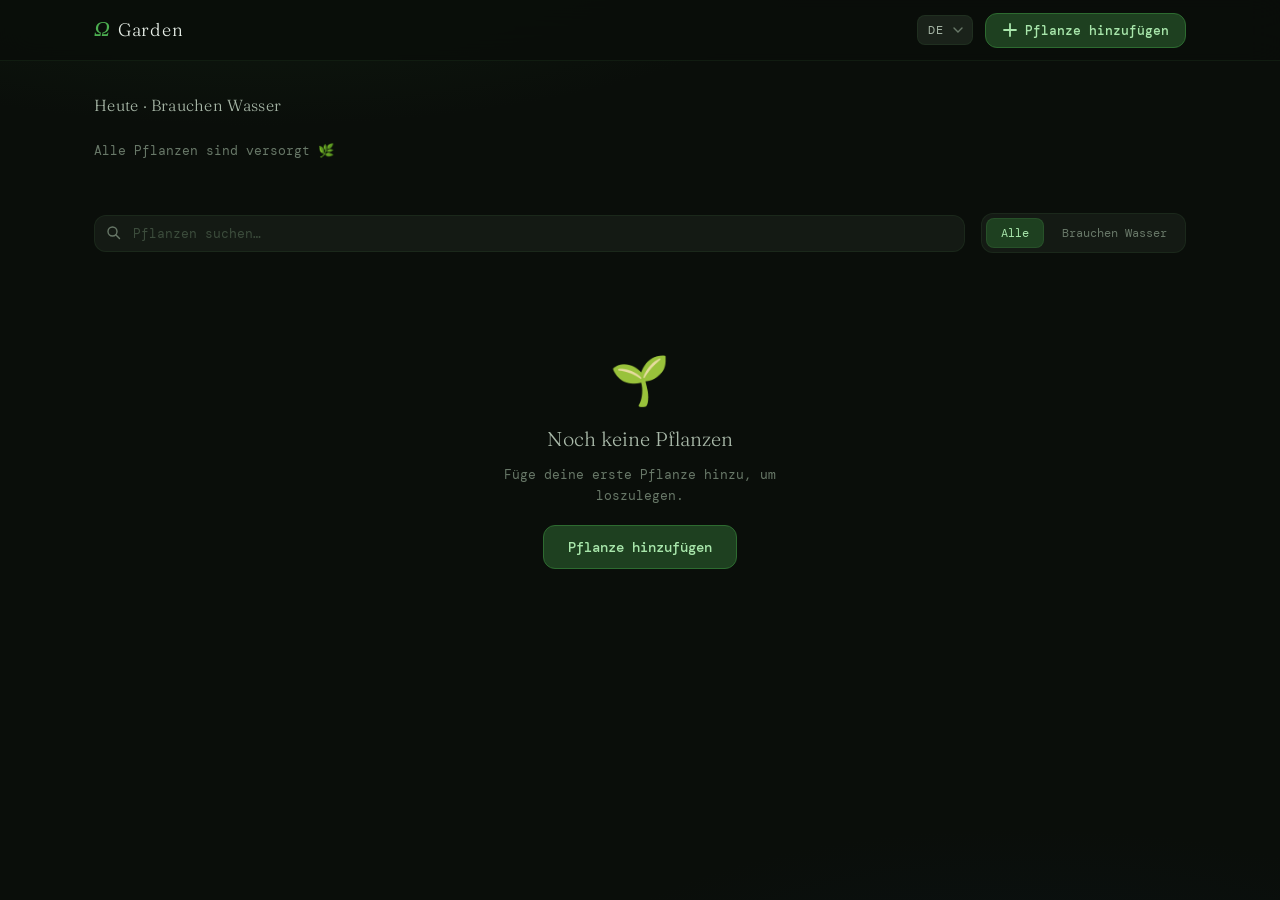
==== index.html @ 6926f192 "Add files via upload improved error handling" ====
<!DOCTYPE html>
<html lang="de">
<head>
  <meta charset="UTF-8" />
  <meta name="viewport" content="width=device-width, initial-scale=1.0" />
  <title>Omega Garden</title>
  <link rel="preconnect" href="https://fonts.googleapis.com" />
  <link href="https://fonts.googleapis.com/css2?family=DM+Mono:wght@300;400;500&family=Fraunces:ital,opsz,wght@0,9..144,300;0,9..144,500;1,9..144,300&display=swap" rel="stylesheet" />
  <link rel="stylesheet" href="style.css" />
</head>
<body>

  <!-- ═══════════════════════════════════════ HEADER ═══ -->
  <header class="header">
    <div class="header-inner">
      <div class="logo">
        <span class="logo-omega">Ω</span>
        <span class="logo-name">Garden</span>
      </div>

      <div class="header-actions">
        <div class="lang-switcher">
          <select id="lang-select" aria-label="Language">
            <option value="de">DE</option>
            <option value="en">EN</option>
            <option value="fr">FR</option>
            <option value="es">ES</option>
            <option value="pt">PT</option>
            <option value="it">IT</option>
            <option value="nl">NL</option>
            <option value="pl">PL</option>
            <option value="ja">JA</option>
            <option value="zh">ZH</option>
          </select>
        </div>
        <button class="btn-add" id="btn-open-modal" aria-label="Pflanze hinzufügen">
          <svg width="16" height="16" viewBox="0 0 16 16" fill="none" aria-hidden="true">
            <path d="M8 2v12M2 8h12" stroke="currentColor" stroke-width="1.8" stroke-linecap="round"/>
          </svg>
          <span data-i18n="add">Pflanze hinzufügen</span>
        </button>
      </div>
    </div>
  </header>

  <!-- ═══════════════════════════════════════ MAIN ══════ -->
  <main class="main">

    <!-- TODAY SECTION -->
    <section class="today-section" id="today-section">
      <div class="section-header">
        <h2 class="section-title" data-i18n="today">Heute · Brauchen Wasser</h2>
        <span class="today-count" id="today-count">0</span>
      </div>
      <div class="today-strip" id="today-strip">
        <p class="empty-today" data-i18n="noWater">Alle Pflanzen sind versorgt 🌿</p>
      </div>
    </section>

    <!-- SEARCH + FILTER -->
    <div class="toolbar">
      <div class="search-wrap">
        <svg class="search-icon" width="16" height="16" viewBox="0 0 16 16" fill="none" aria-hidden="true">
          <circle cx="6.5" cy="6.5" r="4.5" stroke="currentColor" stroke-width="1.4"/>
          <path d="M10 10l3.5 3.5" stroke="currentColor" stroke-width="1.4" stroke-linecap="round"/>
        </svg>
        <input type="search" id="search-input" class="search-input" placeholder="Pflanzen suchen…" data-i18n-placeholder="searchPlants" />
      </div>
      <div class="filter-tabs">
        <button class="filter-tab active" data-filter="all" data-i18n="all">Alle</button>
        <button class="filter-tab" data-filter="today" data-i18n="needsWater">Brauchen Wasser</button>
      </div>
    </div>

    <!-- PLANT GRID -->
    <div class="plant-grid" id="plant-grid">
      <!-- Cards injected by JS -->
    </div>

    <!-- EMPTY STATE -->
    <div class="empty-state" id="empty-state" hidden>
      <div class="empty-icon">🌱</div>
      <p class="empty-title" data-i18n="emptyTitle">Noch keine Pflanzen</p>
      <p class="empty-sub" data-i18n="emptySub">Füge deine erste Pflanze hinzu, um loszulegen.</p>
      <button class="btn-add btn-add--lg" id="btn-empty-add" data-i18n="add">Pflanze hinzufügen</button>
    </div>

  </main>

  <!-- ════════════════════════════ ADD PLANT MODAL ═══════ -->
  <div class="modal-backdrop" id="modal-backdrop" hidden aria-modal="true" role="dialog" aria-labelledby="modal-title">
    <div class="modal">
      <div class="modal-header">
        <h2 class="modal-title" id="modal-title" data-i18n="addPlant">Pflanze hinzufügen</h2>
        <button class="modal-close" id="btn-close-modal" aria-label="Schließen">
          <svg width="18" height="18" viewBox="0 0 18 18" fill="none" aria-hidden="true">
            <path d="M4 4l10 10M14 4L4 14" stroke="currentColor" stroke-width="1.6" stroke-linecap="round"/>
          </svg>
        </button>
      </div>

      <!-- Step indicator -->
      <div class="steps" id="step-indicator">
        <div class="step active" data-step="1">
          <span class="step-num">1</span>
          <span class="step-label" data-i18n="stepSearch">Suchen</span>
        </div>
        <div class="step-line"></div>
        <div class="step" data-step="2">
          <span class="step-num">2</span>
          <span class="step-label" data-i18n="stepSelect">Auswählen</span>
        </div>
        <div class="step-line"></div>
        <div class="step" data-step="3">
          <span class="step-num">3</span>
          <span class="step-label" data-i18n="stepConfigure">Konfigurieren</span>
        </div>
      </div>

      <!-- STEP 1 – SEARCH -->
      <div class="modal-step" id="step-1">
        <div class="api-search-wrap">
          <svg class="search-icon" width="16" height="16" viewBox="0 0 16 16" fill="none" aria-hidden="true">
            <circle cx="6.5" cy="6.5" r="4.5" stroke="currentColor" stroke-width="1.4"/>
            <path d="M10 10l3.5 3.5" stroke="currentColor" stroke-width="1.4" stroke-linecap="round"/>
          </svg>
          <input type="search" id="api-search-input" class="search-input" placeholder="Pflanze suchen, z.B. Monstera…" data-i18n-placeholder="searchPlantAPI" />
        </div>
        <div class="search-results" id="search-results">
          <p class="search-hint" data-i18n="searchHint">Tippe mindestens 2 Zeichen…</p>
        </div>
      </div>

      <!-- STEP 2 – SELECT -->
      <div class="modal-step hidden" id="step-2">
        <div class="selected-plant-preview" id="selected-preview">
          <!-- Filled by JS -->
        </div>
        <button class="btn-ghost btn-sm" id="btn-back-search" data-i18n="back">← Zurück zur Suche</button>
      </div>

      <!-- STEP 3 – CONFIGURE -->
      <div class="modal-step hidden" id="step-3">
        <div class="form-group">
          <label class="form-label" for="input-custom-name" data-i18n="customName">Mein Name für die Pflanze</label>
          <input type="text" id="input-custom-name" class="form-input" placeholder="z.B. Küchenfenster-Farn" />
        </div>
        <div class="form-group">
          <label class="form-label" for="input-location" data-i18n="location">Standort (optional)</label>
          <input type="text" id="input-location" class="form-input" placeholder="z.B. Schlafzimmer-Regal" />
        </div>
        <div class="form-group">
          <label class="form-label" data-i18n="potSize">Topfgröße</label>
          <div class="radio-group" id="pot-size-group">
            <label class="radio-option">
              <input type="radio" name="pot-size" value="small" />
              <span data-i18n="small">Klein</span>
            </label>
            <label class="radio-option">
              <input type="radio" name="pot-size" value="medium" checked />
              <span data-i18n="medium">Mittel</span>
            </label>
            <label class="radio-option">
              <input type="radio" name="pot-size" value="large" />
              <span data-i18n="large">Groß</span>
            </label>
          </div>
        </div>
        <div class="modal-footer">
          <button class="btn-ghost" id="btn-back-select" data-i18n="back">← Zurück</button>
          <button class="btn-add" id="btn-confirm-add" data-i18n="addPlantConfirm">Pflanze hinzufügen</button>
        </div>
      </div>
    </div>
  </div>

  <!-- ════════════════════════════ EDIT MODAL ═══════════ -->
  <div class="modal-backdrop" id="edit-modal-backdrop" hidden aria-modal="true" role="dialog" aria-labelledby="edit-modal-title">
    <div class="modal">
      <div class="modal-header">
        <h2 class="modal-title" id="edit-modal-title" data-i18n="editPlant">Pflanze bearbeiten</h2>
        <button class="modal-close" id="btn-close-edit" aria-label="Schließen">
          <svg width="18" height="18" viewBox="0 0 18 18" fill="none" aria-hidden="true">
            <path d="M4 4l10 10M14 4L4 14" stroke="currentColor" stroke-width="1.6" stroke-linecap="round"/>
          </svg>
        </button>
      </div>
      <div class="modal-step" id="edit-form">
        <div class="form-group">
          <label class="form-label" for="edit-custom-name" data-i18n="customName">Mein Name</label>
          <input type="text" id="edit-custom-name" class="form-input" />
        </div>
        <div class="form-group">
          <label class="form-label" for="edit-location" data-i18n="location">Standort</label>
          <input type="text" id="edit-location" class="form-input" />
        </div>
        <div class="form-group">
          <label class="form-label" data-i18n="potSize">Topfgröße</label>
          <div class="radio-group" id="edit-pot-size-group">
            <label class="radio-option"><input type="radio" name="edit-pot-size" value="small" /><span data-i18n="small">Klein</span></label>
            <label class="radio-option"><input type="radio" name="edit-pot-size" value="medium" /><span data-i18n="medium">Mittel</span></label>
            <label class="radio-option"><input type="radio" name="edit-pot-size" value="large" /><span data-i18n="large">Groß</span></label>
          </div>
        </div>
        <div class="modal-footer">
          <button class="btn-danger-ghost" id="btn-delete-plant" data-i18n="delete">Löschen</button>
          <button class="btn-add" id="btn-save-edit" data-i18n="save">Speichern</button>
        </div>
      </div>
    </div>
  </div>

  <!-- ════════════════════════════ TOAST ════════════════ -->
  <div class="toast" id="toast" aria-live="polite"></div>

  <script src="app.js"></script>
</body>
</html>
---- style.css ----
/* ═══════════════════════════════════════════════════════
   OMEGA GARDEN — style.css
   Dark mode · Green accent · Refined botanical aesthetic
   ═══════════════════════════════════════════════════════ */

/* ── Reset & base ─────────────────────────────────────── */
*, *::before, *::after { box-sizing: border-box; margin: 0; padding: 0; }

:root {
  /* Background layers */
  --bg-0: #0a0e0a;
  --bg-1: #0f130f;
  --bg-2: #141a14;
  --bg-3: #1a221a;
  --bg-4: #1f281f;
  --bg-card: #131a13;
  --bg-card-hover: #172017;

  /* Green accent */
  --green-dim:    #1e4020;
  --green-mid:    #2d6b30;
  --green:        #4caf50;
  --green-bright: #6fcf73;
  --green-text:   #a8e6ab;

  /* Blue (water) */
  --blue-dim:  #0d2035;
  --blue-mid:  #1a4a78;
  --blue:      #3b8bd4;
  --blue-text: #7ec8f5;

  /* Status */
  --amber:      #e2a224;
  --amber-text: #f5cc70;
  --amber-dim:  #2e2008;
  --red:        #e05252;
  --red-text:   #f5a0a0;
  --red-dim:    #2e0f0f;

  /* Text */
  --text-0: #e8f0e8;
  --text-1: #a8b8a8;
  --text-2: #687868;
  --text-3: #3c4c3c;

  /* Border */
  --border-0: rgba(74, 140, 74, 0.12);
  --border-1: rgba(74, 140, 74, 0.22);
  --border-2: rgba(74, 140, 74, 0.38);

  /* Fonts */
  --font-display: 'Fraunces', Georgia, serif;
  --font-mono:    'DM Mono', 'Courier New', monospace;

  /* Spacing */
  --r-sm: 8px;
  --r-md: 12px;
  --r-lg: 18px;
  --r-xl: 24px;

  /* Transitions */
  --ease: cubic-bezier(0.22, 1, 0.36, 1);
}

html { color-scheme: dark; }

body {
  background: var(--bg-0);
  color: var(--text-0);
  font-family: var(--font-mono);
  font-size: 14px;
  line-height: 1.6;
  min-height: 100dvh;
  /* subtle organic texture */
  background-image:
    radial-gradient(ellipse 80% 40% at 20% -10%, rgba(30,64,32,0.35) 0%, transparent 60%),
    radial-gradient(ellipse 60% 30% at 80% 110%, rgba(13,32,53,0.2) 0%, transparent 60%);
}

/* scrollbar */
::-webkit-scrollbar { width: 6px; height: 6px; }
::-webkit-scrollbar-track { background: transparent; }
::-webkit-scrollbar-thumb { background: var(--border-1); border-radius: 3px; }

/* ── Typography helpers ─────────────────────────────── */
.display { font-family: var(--font-display); }

/* ── Header ─────────────────────────────────────────── */
.header {
  position: sticky;
  top: 0;
  z-index: 100;
  background: rgba(10, 14, 10, 0.85);
  backdrop-filter: blur(16px) saturate(160%);
  border-bottom: 1px solid var(--border-0);
}

.header-inner {
  max-width: 1140px;
  margin: 0 auto;
  padding: 0 24px;
  height: 60px;
  display: flex;
  align-items: center;
  justify-content: space-between;
}

.logo {
  display: flex;
  align-items: baseline;
  gap: 8px;
  user-select: none;
}

.logo-omega {
  font-family: var(--font-display);
  font-size: 22px;
  font-weight: 300;
  font-style: italic;
  color: var(--green);
  line-height: 1;
}

.logo-name {
  font-family: var(--font-display);
  font-size: 18px;
  font-weight: 300;
  color: var(--text-0);
  letter-spacing: 0.04em;
}

.header-actions {
  display: flex;
  align-items: center;
  gap: 12px;
}

/* ── Language switcher ──────────────────────────────── */
.lang-switcher select {
  background: var(--bg-3);
  color: var(--text-1);
  border: 1px solid var(--border-0);
  border-radius: var(--r-sm);
  padding: 6px 10px;
  font-family: var(--font-mono);
  font-size: 12px;
  letter-spacing: 0.06em;
  cursor: pointer;
  outline: none;
  transition: border-color 0.2s, color 0.2s;
  appearance: none;
  -webkit-appearance: none;
  padding-right: 28px;
  background-image: url("data:image/svg+xml,%3Csvg width='10' height='6' viewBox='0 0 10 6' fill='none' xmlns='http://www.w3.org/2000/svg'%3E%3Cpath d='M1 1l4 4 4-4' stroke='%23687868' stroke-width='1.4' stroke-linecap='round'/%3E%3C/svg%3E");
  background-repeat: no-repeat;
  background-position: right 9px center;
}
.lang-switcher select:hover { border-color: var(--border-1); color: var(--text-0); }
.lang-switcher select:focus { border-color: var(--green-mid); }

/* ── Buttons ─────────────────────────────────────────── */
.btn-add {
  display: inline-flex;
  align-items: center;
  gap: 7px;
  background: var(--green-dim);
  color: var(--green-text);
  border: 1px solid var(--green-mid);
  border-radius: var(--r-md);
  padding: 8px 16px;
  font-family: var(--font-mono);
  font-size: 13px;
  font-weight: 500;
  cursor: pointer;
  transition: background 0.2s var(--ease), border-color 0.2s, transform 0.15s, color 0.2s;
  white-space: nowrap;
}
.btn-add:hover {
  background: var(--green-mid);
  color: #e8f5e9;
  border-color: var(--green);
}
.btn-add:active { transform: scale(0.97); }
.btn-add--lg { padding: 12px 24px; font-size: 14px; margin-top: 8px; }

.btn-ghost {
  background: transparent;
  color: var(--text-2);
  border: 1px solid var(--border-0);
  border-radius: var(--r-sm);
  padding: 8px 14px;
  font-family: var(--font-mono);
  font-size: 13px;
  cursor: pointer;
  transition: color 0.2s, border-color 0.2s;
}
.btn-ghost:hover { color: var(--text-1); border-color: var(--border-1); }

.btn-danger-ghost {
  background: transparent;
  color: var(--red-text);
  border: 1px solid rgba(224,82,82,0.25);
  border-radius: var(--r-sm);
  padding: 8px 14px;
  font-family: var(--font-mono);
  font-size: 13px;
  cursor: pointer;
  transition: background 0.2s, border-color 0.2s;
}
.btn-danger-ghost:hover { background: var(--red-dim); border-color: var(--red); }

.btn-sm { padding: 5px 10px; font-size: 12px; }

/* ── Main layout ─────────────────────────────────────── */
.main {
  max-width: 1140px;
  margin: 0 auto;
  padding: 32px 24px 80px;
}

/* ── Section header ──────────────────────────────────── */
.section-header {
  display: flex;
  align-items: center;
  gap: 10px;
  margin-bottom: 14px;
}

.section-title {
  font-family: var(--font-display);
  font-size: 16px;
  font-weight: 300;
  color: var(--text-1);
  letter-spacing: 0.02em;
}

.today-count {
  display: inline-flex;
  align-items: center;
  justify-content: center;
  min-width: 22px;
  height: 22px;
  padding: 0 6px;
  background: var(--blue-dim);
  color: var(--blue-text);
  border: 1px solid var(--blue-mid);
  border-radius: 100px;
  font-size: 11px;
  font-weight: 500;
  transition: all 0.3s;
}
.today-count:empty, .today-count[data-count="0"] { opacity: 0; }

/* ── Today strip ─────────────────────────────────────── */
.today-section { margin-bottom: 36px; }

.today-strip {
  display: flex;
  gap: 14px;
  overflow-x: auto;
  padding-bottom: 8px;
  scrollbar-width: thin;
}

.empty-today {
  color: var(--text-2);
  font-size: 13px;
  padding: 8px 0;
}

/* ── Toolbar ─────────────────────────────────────────── */
.toolbar {
  display: flex;
  align-items: center;
  gap: 16px;
  margin-bottom: 24px;
  flex-wrap: wrap;
}

.search-wrap {
  position: relative;
  flex: 1;
  min-width: 200px;
}

.search-icon {
  position: absolute;
  left: 12px;
  top: 50%;
  transform: translateY(-50%);
  color: var(--text-2);
  pointer-events: none;
}

.search-input {
  width: 100%;
  background: var(--bg-2);
  color: var(--text-0);
  border: 1px solid var(--border-0);
  border-radius: var(--r-md);
  padding: 9px 14px 9px 38px;
  font-family: var(--font-mono);
  font-size: 13px;
  outline: none;
  transition: border-color 0.2s, background 0.2s;
}
.search-input::placeholder { color: var(--text-3); }
.search-input:focus { border-color: var(--green-mid); background: var(--bg-3); }

.filter-tabs {
  display: flex;
  gap: 4px;
  background: var(--bg-2);
  border: 1px solid var(--border-0);
  border-radius: var(--r-md);
  padding: 4px;
}

.filter-tab {
  background: transparent;
  color: var(--text-2);
  border: none;
  border-radius: var(--r-sm);
  padding: 6px 14px;
  font-family: var(--font-mono);
  font-size: 12px;
  cursor: pointer;
  transition: background 0.2s, color 0.2s;
  white-space: nowrap;
}
.filter-tab.active {
  background: var(--green-dim);
  color: var(--green-text);
  border: 1px solid var(--border-1);
}
.filter-tab:hover:not(.active) { color: var(--text-1); }

/* ── Plant grid ──────────────────────────────────────── */
.plant-grid {
  display: grid;
  grid-template-columns: repeat(auto-fill, minmax(240px, 1fr));
  gap: 16px;
}

/* ── Plant card ──────────────────────────────────────── */
.plant-card {
  background: var(--bg-card);
  border: 1px solid var(--border-0);
  border-radius: var(--r-xl);
  overflow: hidden;
  display: flex;
  flex-direction: column;
  cursor: default;
  transition: border-color 0.25s var(--ease), background 0.25s var(--ease), transform 0.2s var(--ease);
  animation: card-in 0.4s var(--ease) both;
}
.plant-card:hover {
  border-color: var(--border-1);
  background: var(--bg-card-hover);
  transform: translateY(-2px);
}

@keyframes card-in {
  from { opacity: 0; transform: translateY(12px); }
  to   { opacity: 1; transform: translateY(0); }
}

/* Card image */
.card-image {
  width: 100%;
  aspect-ratio: 16/9;
  object-fit: cover;
  display: block;
  background: var(--bg-3);
}

.card-image-placeholder {
  width: 100%;
  aspect-ratio: 16/9;
  background: var(--bg-3);
  display: flex;
  align-items: center;
  justify-content: center;
  font-size: 42px;
  line-height: 1;
  border-bottom: 1px solid var(--border-0);
}

/* Card body */
.card-body {
  padding: 16px;
  flex: 1;
  display: flex;
  flex-direction: column;
  gap: 6px;
}

.card-name {
  font-family: var(--font-display);
  font-size: 17px;
  font-weight: 300;
  color: var(--text-0);
  line-height: 1.3;
  white-space: nowrap;
  overflow: hidden;
  text-overflow: ellipsis;
}

.card-species {
  font-size: 12px;
  color: var(--text-2);
  font-style: italic;
  white-space: nowrap;
  overflow: hidden;
  text-overflow: ellipsis;
}

.card-location {
  display: inline-flex;
  align-items: center;
  gap: 5px;
  font-size: 11px;
  color: var(--text-2);
  margin-top: 2px;
}

.card-location svg { flex-shrink: 0; }

/* Water bar */
.water-bar-wrap {
  margin-top: 10px;
}

.water-bar-label {
  display: flex;
  justify-content: space-between;
  align-items: center;
  font-size: 11px;
  color: var(--text-2);
  margin-bottom: 5px;
}

.water-bar-label span:last-child {
  color: var(--blue-text);
  font-weight: 500;
}

.water-bar-track {
  height: 4px;
  background: var(--bg-3);
  border-radius: 2px;
  overflow: hidden;
  border: 1px solid var(--border-0);
}

.water-bar-fill {
  height: 100%;
  border-radius: 2px;
  transition: width 0.6s var(--ease), background 0.4s;
  background: var(--blue);
}

/* Water fill colors by level */
.water-bar-fill[data-level="high"]   { background: var(--blue); }
.water-bar-fill[data-level="medium"] { background: var(--amber); }
.water-bar-fill[data-level="low"]    { background: var(--red); }

/* Status badge */
.status-badge {
  display: inline-flex;
  align-items: center;
  gap: 5px;
  font-size: 11px;
  font-weight: 500;
  padding: 3px 9px;
  border-radius: 100px;
  margin-top: 8px;
  width: fit-content;
  letter-spacing: 0.04em;
}

.status-badge--healthy {
  background: rgba(76, 175, 80, 0.12);
  color: var(--green-text);
  border: 1px solid rgba(76, 175, 80, 0.25);
}
.status-badge--soon {
  background: var(--amber-dim);
  color: var(--amber-text);
  border: 1px solid rgba(226, 162, 36, 0.3);
}
.status-badge--urgent {
  background: var(--red-dim);
  color: var(--red-text);
  border: 1px solid rgba(224, 82, 82, 0.3);
}

.status-dot {
  width: 6px;
  height: 6px;
  border-radius: 50%;
  flex-shrink: 0;
}
.status-badge--healthy .status-dot { background: var(--green); }
.status-badge--soon    .status-dot { background: var(--amber); }
.status-badge--urgent  .status-dot { background: var(--red); }

/* Card footer */
.card-footer {
  padding: 10px 16px 14px;
  display: flex;
  justify-content: space-between;
  align-items: center;
  border-top: 1px solid var(--border-0);
  gap: 8px;
}

.btn-water {
  flex: 1;
  display: inline-flex;
  align-items: center;
  justify-content: center;
  gap: 6px;
  background: var(--blue-dim);
  color: var(--blue-text);
  border: 1px solid var(--blue-mid);
  border-radius: var(--r-sm);
  padding: 7px 10px;
  font-family: var(--font-mono);
  font-size: 12px;
  font-weight: 500;
  cursor: pointer;
  transition: background 0.2s, border-color 0.2s, transform 0.15s;
}
.btn-water:hover { background: var(--blue-mid); border-color: var(--blue); }
.btn-water:active { transform: scale(0.96); }

.btn-water--done {
  background: transparent;
  color: var(--text-3);
  border-color: var(--border-0);
  cursor: default;
}
.btn-water--done:hover { background: transparent; border-color: var(--border-0); }

.btn-card-edit {
  width: 32px;
  height: 32px;
  display: flex;
  align-items: center;
  justify-content: center;
  background: transparent;
  color: var(--text-3);
  border: 1px solid var(--border-0);
  border-radius: var(--r-sm);
  cursor: pointer;
  transition: color 0.2s, border-color 0.2s, background 0.2s;
  flex-shrink: 0;
}
.btn-card-edit:hover {
  color: var(--text-1);
  border-color: var(--border-1);
  background: var(--bg-3);
}

/* ── Today strip card (compact) ─────────────────────── */
.today-card {
  flex-shrink: 0;
  width: 160px;
  background: var(--bg-card);
  border: 1px solid var(--border-0);
  border-radius: var(--r-lg);
  padding: 12px;
  display: flex;
  flex-direction: column;
  gap: 6px;
  cursor: pointer;
  transition: border-color 0.2s, background 0.2s, transform 0.2s var(--ease);
  animation: card-in 0.35s var(--ease) both;
}
.today-card:hover {
  border-color: var(--border-1);
  background: var(--bg-card-hover);
  transform: translateY(-2px);
}

.today-card-name {
  font-family: var(--font-display);
  font-size: 14px;
  font-weight: 300;
  color: var(--text-0);
  white-space: nowrap;
  overflow: hidden;
  text-overflow: ellipsis;
}

.today-card-species {
  font-size: 11px;
  color: var(--text-2);
  white-space: nowrap;
  overflow: hidden;
  text-overflow: ellipsis;
  font-style: italic;
}

/* ── Empty state ─────────────────────────────────────── */
.empty-state {
  grid-column: 1 / -1;
  text-align: center;
  padding: 80px 24px;
  display: flex;
  flex-direction: column;
  align-items: center;
  gap: 10px;
}

.empty-icon { font-size: 48px; line-height: 1; margin-bottom: 8px; }
.empty-title { font-family: var(--font-display); font-size: 20px; font-weight: 300; color: var(--text-1); }
.empty-sub { font-size: 13px; color: var(--text-2); max-width: 280px; }

/* ── Modal ───────────────────────────────────────────── */
.modal-backdrop {
  position: fixed;
  inset: 0;
  z-index: 200;
  background: rgba(0,0,0,0.7);
  backdrop-filter: blur(6px);
  display: flex;
  align-items: center;
  justify-content: center;
  padding: 16px;
  animation: fade-in 0.2s ease;
}

@keyframes fade-in { from { opacity: 0; } to { opacity: 1; } }

.modal-backdrop[hidden] { display: none !important; }

.modal {
  width: 100%;
  max-width: 480px;
  background: var(--bg-1);
  border: 1px solid var(--border-1);
  border-radius: var(--r-xl);
  overflow: hidden;
  animation: modal-in 0.3s var(--ease);
  max-height: 90dvh;
  overflow-y: auto;
}

@keyframes modal-in {
  from { opacity: 0; transform: translateY(24px) scale(0.97); }
  to   { opacity: 1; transform: translateY(0) scale(1); }
}

.modal-header {
  display: flex;
  align-items: center;
  justify-content: space-between;
  padding: 20px 24px 16px;
  border-bottom: 1px solid var(--border-0);
}

.modal-title {
  font-family: var(--font-display);
  font-size: 18px;
  font-weight: 300;
  color: var(--text-0);
}

.modal-close {
  width: 32px;
  height: 32px;
  display: flex;
  align-items: center;
  justify-content: center;
  background: transparent;
  color: var(--text-2);
  border: 1px solid var(--border-0);
  border-radius: var(--r-sm);
  cursor: pointer;
  transition: color 0.2s, background 0.2s;
}
.modal-close:hover { color: var(--text-0); background: var(--bg-3); }

/* ── Steps indicator ──────────────────────────────────── */
.steps {
  display: flex;
  align-items: center;
  padding: 16px 24px;
  gap: 0;
  border-bottom: 1px solid var(--border-0);
}

.step {
  display: flex;
  align-items: center;
  gap: 8px;
  color: var(--text-3);
  transition: color 0.3s;
}
.step.active { color: var(--green-text); }
.step.done   { color: var(--text-2); }

.step-num {
  width: 22px;
  height: 22px;
  border-radius: 50%;
  border: 1px solid currentColor;
  display: flex;
  align-items: center;
  justify-content: center;
  font-size: 11px;
  font-weight: 500;
  flex-shrink: 0;
  transition: background 0.3s, color 0.3s;
}
.step.active .step-num {
  background: var(--green-dim);
  border-color: var(--green);
  color: var(--green-text);
}
.step.done .step-num {
  background: var(--bg-3);
  color: var(--text-2);
}

.step-label { font-size: 12px; white-space: nowrap; }

.step-line {
  flex: 1;
  height: 1px;
  background: var(--border-0);
  margin: 0 8px;
}

/* ── Modal step ───────────────────────────────────────── */
.modal-step { padding: 20px 24px; }
.modal-step.hidden { display: none; }

.api-search-wrap {
  position: relative;
  margin-bottom: 16px;
}

/* ── Search results ───────────────────────────────────── */
.search-results {
  max-height: 300px;
  overflow-y: auto;
  display: flex;
  flex-direction: column;
  gap: 6px;
}

.search-hint {
  font-size: 13px;
  color: var(--text-2);
  text-align: center;
  padding: 24px 0;
}

.search-loader {
  text-align: center;
  font-size: 12px;
  color: var(--text-2);
  padding: 16px 0;
}

.search-result-item {
  display: flex;
  align-items: center;
  gap: 12px;
  padding: 10px 12px;
  background: var(--bg-2);
  border: 1px solid var(--border-0);
  border-radius: var(--r-md);
  cursor: pointer;
  transition: border-color 0.2s, background 0.2s;
}
.search-result-item:hover {
  border-color: var(--green-mid);
  background: var(--bg-3);
}

.result-thumb {
  width: 40px;
  height: 40px;
  border-radius: var(--r-sm);
  object-fit: cover;
  background: var(--bg-3);
  flex-shrink: 0;
}

.result-thumb-placeholder {
  width: 40px;
  height: 40px;
  border-radius: var(--r-sm);
  background: var(--bg-3);
  display: flex;
  align-items: center;
  justify-content: center;
  font-size: 20px;
  flex-shrink: 0;
}

.result-info { flex: 1; min-width: 0; }

.result-name {
  font-size: 13px;
  font-weight: 500;
  color: var(--text-0);
  white-space: nowrap;
  overflow: hidden;
  text-overflow: ellipsis;
}

.result-sci {
  font-size: 11px;
  color: var(--text-2);
  font-style: italic;
  white-space: nowrap;
  overflow: hidden;
  text-overflow: ellipsis;
}

.result-water-badge {
  font-size: 10px;
  padding: 2px 7px;
  border-radius: 100px;
  background: var(--blue-dim);
  color: var(--blue-text);
  border: 1px solid var(--blue-mid);
  white-space: nowrap;
  flex-shrink: 0;
}

/* ── Selected plant preview ───────────────────────────── */
.selected-plant-preview {
  display: flex;
  align-items: center;
  gap: 14px;
  padding: 14px;
  background: var(--bg-2);
  border: 1px solid var(--green-mid);
  border-radius: var(--r-lg);
  margin-bottom: 16px;
}

.selected-plant-preview img {
  width: 56px;
  height: 56px;
  border-radius: var(--r-sm);
  object-fit: cover;
  flex-shrink: 0;
}

.selected-plant-info .name { font-size: 15px; color: var(--text-0); }
.selected-plant-info .sci  { font-size: 12px; color: var(--text-2); font-style: italic; margin-top: 2px; }

/* ── Form ──────────────────────────────────────────────── */
.form-group {
  margin-bottom: 18px;
}

.form-label {
  display: block;
  font-size: 11px;
  font-weight: 500;
  color: var(--text-2);
  letter-spacing: 0.08em;
  text-transform: uppercase;
  margin-bottom: 8px;
}

.form-input {
  width: 100%;
  background: var(--bg-2);
  color: var(--text-0);
  border: 1px solid var(--border-0);
  border-radius: var(--r-md);
  padding: 10px 14px;
  font-family: var(--font-mono);
  font-size: 13px;
  outline: none;
  transition: border-color 0.2s, background 0.2s;
}
.form-input::placeholder { color: var(--text-3); }
.form-input:focus { border-color: var(--green-mid); background: var(--bg-3); }

.radio-group {
  display: flex;
  gap: 8px;
}

.radio-option {
  flex: 1;
  display: flex;
  align-items: center;
  justify-content: center;
  gap: 6px;
  padding: 8px 12px;
  background: var(--bg-2);
  border: 1px solid var(--border-0);
  border-radius: var(--r-sm);
  cursor: pointer;
  font-size: 13px;
  color: var(--text-1);
  transition: border-color 0.2s, background 0.2s, color 0.2s;
  user-select: none;
}
.radio-option:hover { border-color: var(--border-1); }
.radio-option input[type="radio"] { accent-color: var(--green); }
.radio-option:has(input:checked) {
  background: var(--green-dim);
  border-color: var(--green-mid);
  color: var(--green-text);
}

.modal-footer {
  display: flex;
  justify-content: space-between;
  align-items: center;
  gap: 10px;
  padding-top: 8px;
}

/* ── Toast ─────────────────────────────────────────────── */
.toast {
  position: fixed;
  bottom: 24px;
  left: 50%;
  transform: translateX(-50%) translateY(16px);
  background: var(--bg-4);
  color: var(--text-0);
  border: 1px solid var(--border-1);
  border-radius: var(--r-lg);
  padding: 10px 20px;
  font-size: 13px;
  font-weight: 500;
  opacity: 0;
  pointer-events: none;
  transition: opacity 0.25s, transform 0.25s var(--ease);
  z-index: 500;
  white-space: nowrap;
}
.toast.show {
  opacity: 1;
  transform: translateX(-50%) translateY(0);
}

/* ── Loading skeleton ──────────────────────────────────── */
.skeleton {
  background: linear-gradient(90deg, var(--bg-3) 25%, var(--bg-4) 50%, var(--bg-3) 75%);
  background-size: 200% 100%;
  animation: shimmer 1.4s infinite;
  border-radius: var(--r-sm);
}
@keyframes shimmer {
  from { background-position: 200% 0; }
  to   { background-position: -200% 0; }
}

/* ── Utilities ─────────────────────────────────────────── */
.hidden { display: none !important; }

/* ── Responsive ────────────────────────────────────────── */
@media (max-width: 600px) {
  .header-inner { padding: 0 16px; }
  .main { padding: 20px 16px 60px; }
  .plant-grid { grid-template-columns: 1fr 1fr; gap: 10px; }
  .toolbar { flex-direction: column; align-items: stretch; }
  .filter-tabs { justify-content: center; }
  .modal { border-radius: var(--r-lg) var(--r-lg) 0 0; }
  .modal-backdrop { align-items: flex-end; padding: 0; }
}

@media (max-width: 380px) {
  .plant-grid { grid-template-columns: 1fr; }
}
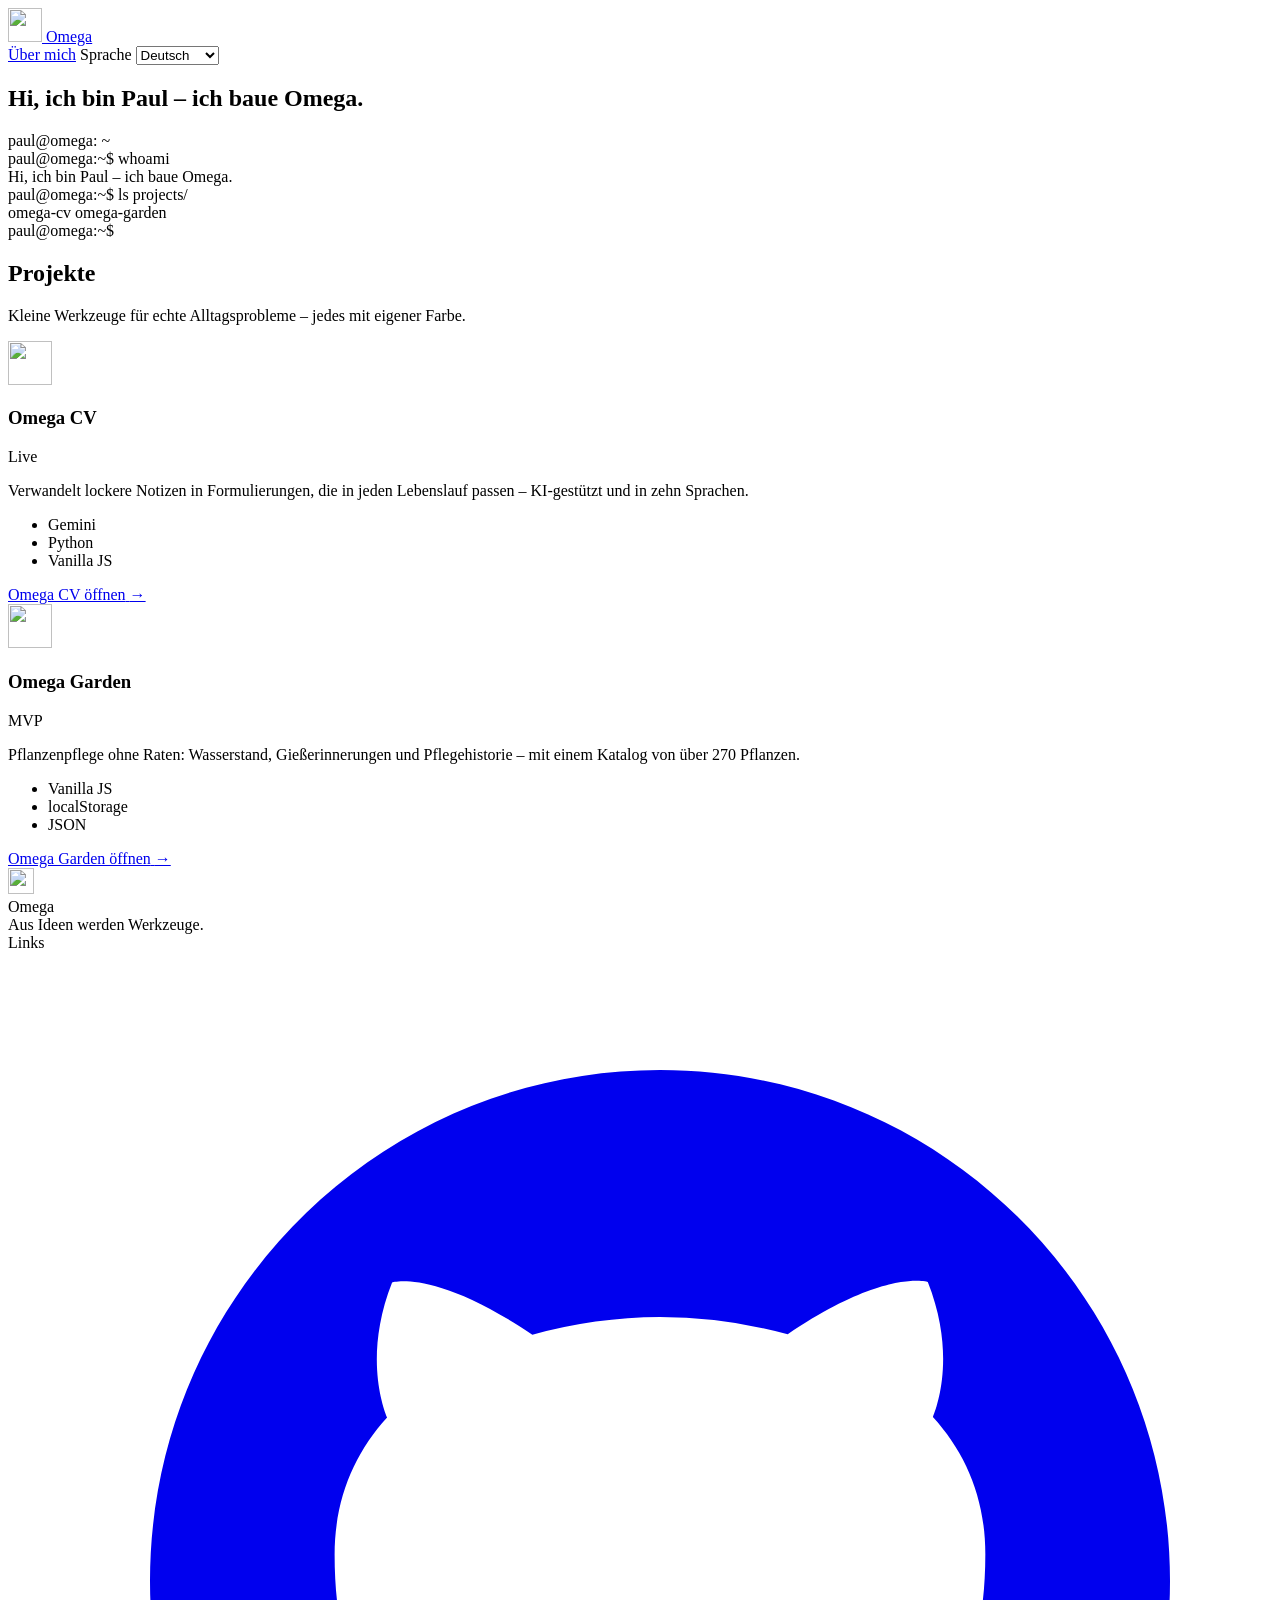
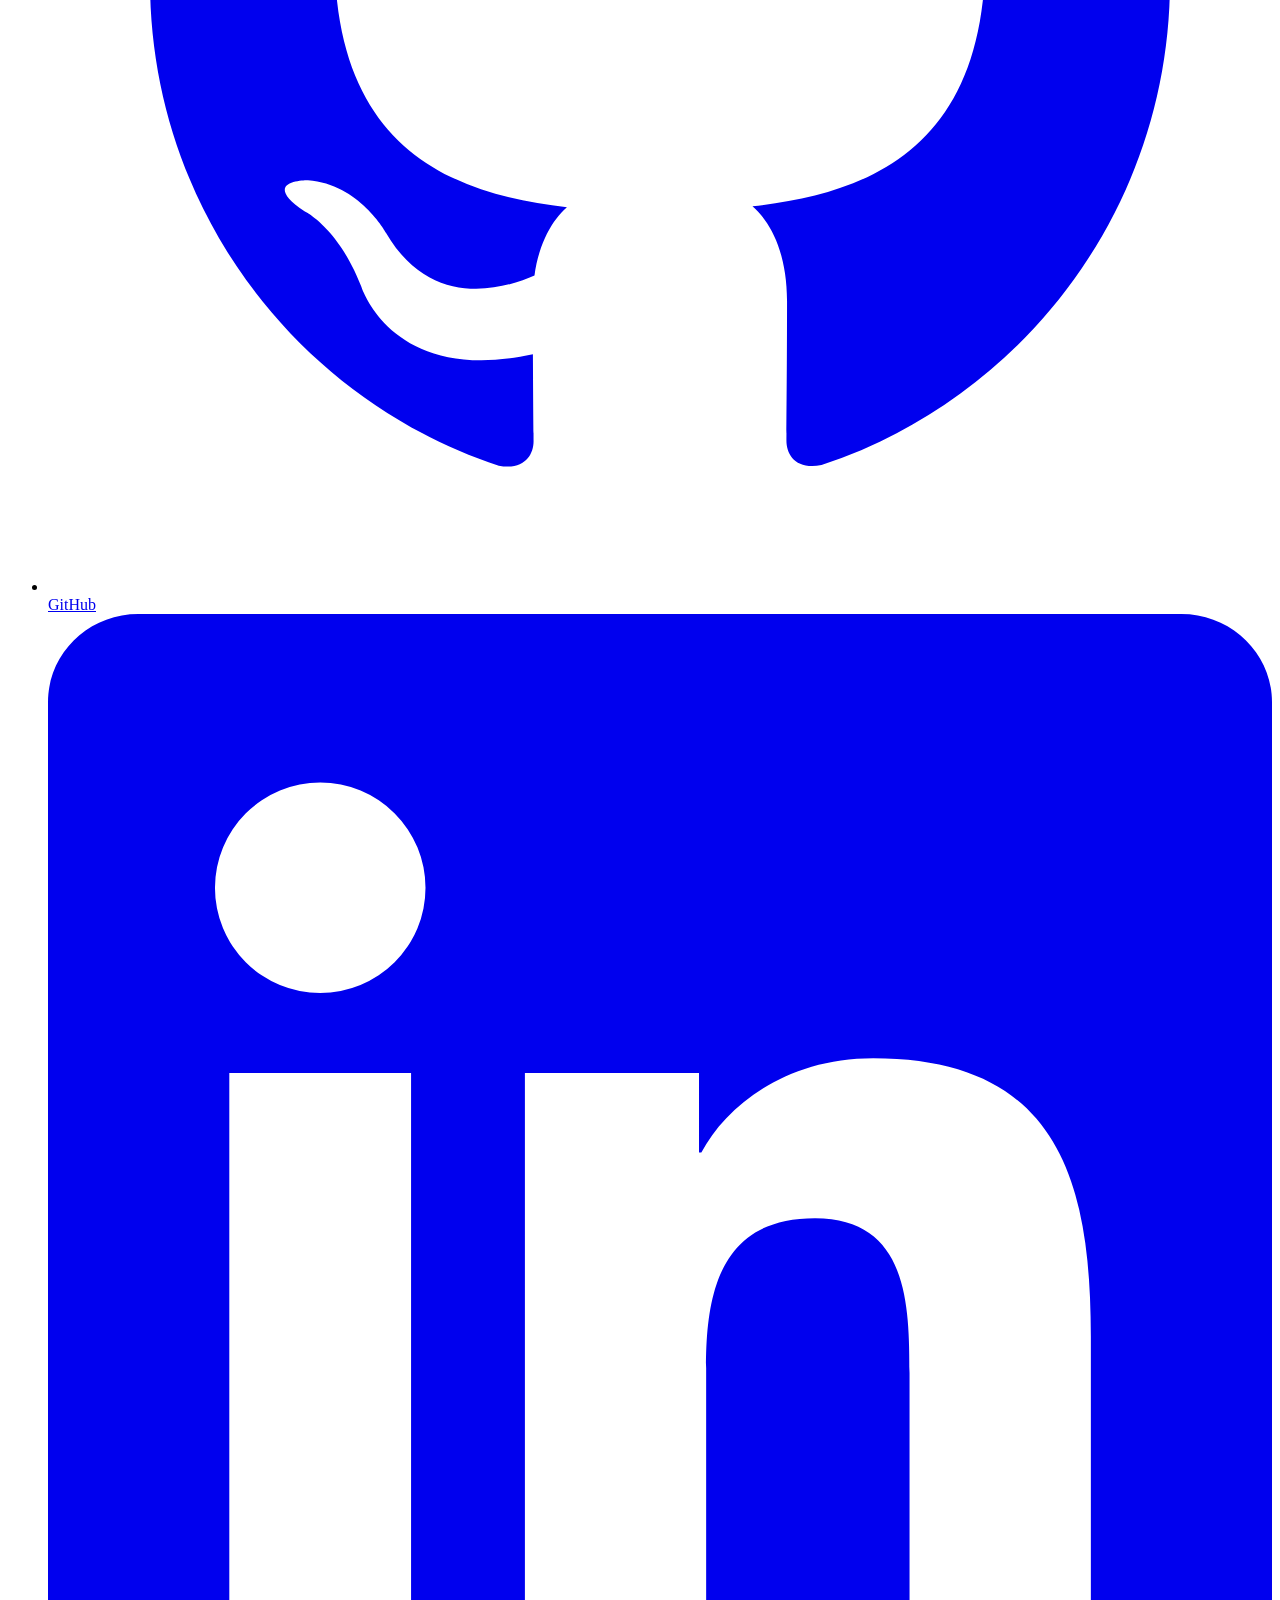
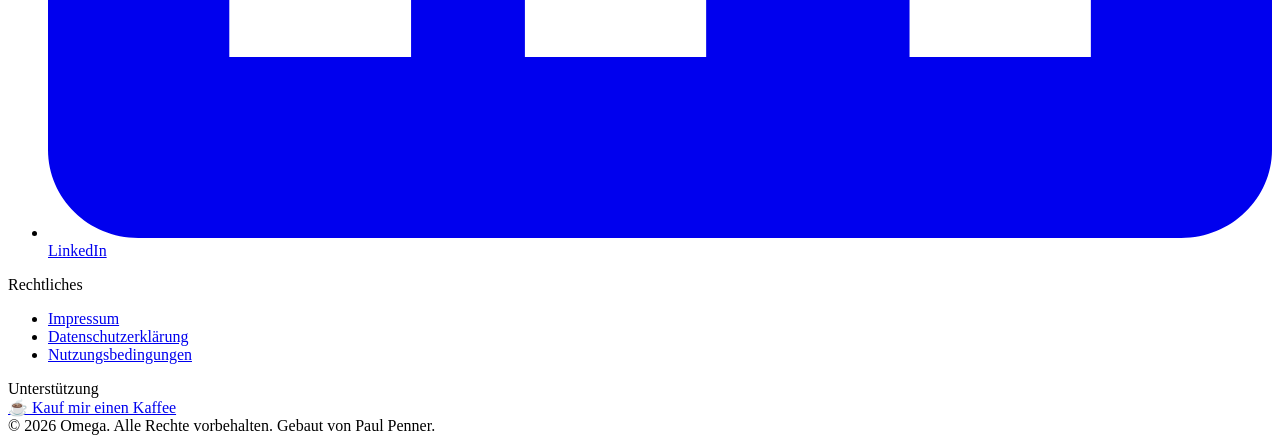
==== commit fc589597: "Adding hub 1" ====
--- a/index.html
+++ b/index.html
@@ -3,216 +3,189 @@
 <head>
   <meta charset="UTF-8" />
   <meta name="viewport" content="width=device-width, initial-scale=1.0" />
-  <title>Omega Garden</title>
-  <link rel="preconnect" href="https://fonts.googleapis.com" />
-  <link href="https://fonts.googleapis.com/css2?family=DM+Mono:wght@300;400;500&family=Fraunces:ital,opsz,wght@0,9..144,300;0,9..144,500;1,9..144,300&display=swap" rel="stylesheet" />
-  <link rel="stylesheet" href="style.css" />
+  <title data-i18n="pageTitle">Omega – Projekte von Paul Penner</title>
+  <meta name="description" data-i18n-content="metaDescription" content="Omega ist eine Sammlung kleiner Werkzeuge von Paul Penner – darunter Omega CV und Omega Garden." />
+  <meta name="theme-color" content="#07080c" />
+  <!-- The hub always lives at the domain root, and 404.html is served at any
+       depth, so absolute paths are the only ones that resolve everywhere. -->
+  <link rel="icon" href="/shared/images/favicon.ico" sizes="any" />
+  <link rel="icon" type="image/png" sizes="64x64" href="/shared/images/favicon-64.png" />
+  <link rel="icon" type="image/png" sizes="48x48" href="/shared/images/favicon-48.png" />
+  <link rel="icon" type="image/png" sizes="32x32" href="/shared/images/favicon-32.png" />
+  <link rel="icon" type="image/png" sizes="16x16" href="/shared/images/favicon-16.png" />
+  <link rel="apple-touch-icon" href="/shared/images/omega-logo.png" />
+  <link rel="stylesheet" href="/hub/style.css" />
 </head>
 <body>
 
-  <!-- ═══════════════════════════════════════ HEADER ═══ -->
-  <header class="header">
-    <div class="header-inner">
-      <div class="logo">
-        <span class="logo-omega">Ω</span>
-        <span class="logo-name">Garden</span>
-      </div>
+  <div class="bg" aria-hidden="true">
+    <div class="bg-grid"></div>
+    <div class="bg-vignette"></div>
+  </div>
 
-      <div class="header-actions">
-        <div class="lang-switcher">
-          <select id="lang-select" aria-label="Language">
-            <option value="de">DE</option>
-            <option value="en">EN</option>
-            <option value="fr">FR</option>
-            <option value="es">ES</option>
-            <option value="pt">PT</option>
-            <option value="it">IT</option>
-            <option value="nl">NL</option>
-            <option value="pl">PL</option>
-            <option value="ja">JA</option>
-            <option value="zh">ZH</option>
-          </select>
-        </div>
-        <button class="btn-add" id="btn-open-modal" aria-label="Pflanze hinzufügen">
-          <svg width="16" height="16" viewBox="0 0 16 16" fill="none" aria-hidden="true">
-            <path d="M8 2v12M2 8h12" stroke="currentColor" stroke-width="1.8" stroke-linecap="round"/>
-          </svg>
-          <span data-i18n="add">Pflanze hinzufügen</span>
-        </button>
-      </div>
+  <!-- ═══════════════════════════════════════ TOPBAR ═══ -->
+  <header class="topbar-wrap">
+    <div class="topbar">
+      <a class="brand" href="/" data-i18n-aria="homeLabel" aria-label="Omega – Startseite">
+        <span class="logo-wrap">
+          <img class="logo-img" src="/shared/images/omega-logo.png" alt="" width="34" height="34" decoding="async" />
+        </span>
+        <span class="brand-name">Omega</span>
+      </a>
+
+      <nav class="top-actions">
+        <a class="nav-link" href="/about/" data-i18n="navAbout">Über mich</a>
+        <label class="sr-only" for="lang-select" data-i18n="languageLabel">Sprache</label>
+        <select id="lang-select" class="select">
+          <option value="de">Deutsch</option>
+          <option value="en">English</option>
+          <option value="fr">Français</option>
+          <option value="es">Español</option>
+          <option value="pt">Português</option>
+          <option value="zh">中文</option>
+        </select>
+      </nav>
     </div>
   </header>
 
-  <!-- ═══════════════════════════════════════ MAIN ══════ -->
-  <main class="main">
+  <main class="container">
 
-    <!-- TODAY SECTION -->
-    <section class="today-section" id="today-section">
-      <div class="section-header">
-        <h2 class="section-title" data-i18n="today">Heute · Brauchen Wasser</h2>
-        <span class="today-count" id="today-count">0</span>
-      </div>
-      <div class="today-strip" id="today-strip">
-        <p class="empty-today" data-i18n="noWater">Alle Pflanzen sind versorgt 🌿</p>
+    <!-- ═══════════════════════════════════════ TERMINAL ═══ -->
+    <section class="hero">
+      <!-- The terminal is decorative; this heading carries the greeting for
+           screen readers and search engines. -->
+      <h1 class="sr-only" data-i18n="greeting">Hi, ich bin Paul – ich baue Omega.</h1>
+
+      <div class="terminal" aria-hidden="true">
+        <div class="term-bar">
+          <span class="term-dots"><i></i><i></i><i></i></span>
+          <span class="term-title">paul@omega: ~</span>
+        </div>
+        <!-- Static fallback for visitors without JavaScript; app.js replaces it
+             with the typing animation. -->
+        <div class="term-body" id="term-body" data-script="home">
+          <div class="term-line"><span class="term-prompt">paul@omega:~$</span> whoami</div>
+          <div class="term-line term-out term-greeting">Hi, ich bin Paul – ich baue Omega.</div>
+          <div class="term-line"><span class="term-prompt">paul@omega:~$</span> ls projects/</div>
+          <div class="term-line term-out"><span class="term-cv">omega-cv</span>  <span class="term-garden">omega-garden</span></div>
+          <div class="term-line"><span class="term-prompt">paul@omega:~$</span> <span class="term-cursor"></span></div>
+        </div>
       </div>
     </section>
 
-    <!-- SEARCH + FILTER -->
-    <div class="toolbar">
-      <div class="search-wrap">
-        <svg class="search-icon" width="16" height="16" viewBox="0 0 16 16" fill="none" aria-hidden="true">
-          <circle cx="6.5" cy="6.5" r="4.5" stroke="currentColor" stroke-width="1.4"/>
-          <path d="M10 10l3.5 3.5" stroke="currentColor" stroke-width="1.4" stroke-linecap="round"/>
-        </svg>
-        <input type="search" id="search-input" class="search-input" placeholder="Pflanzen suchen…" data-i18n-placeholder="searchPlants" />
+    <!-- ═══════════════════════════════════════ PROJECTS ═══ -->
+    <section class="projects" aria-labelledby="projects-title">
+      <div class="section-head">
+        <h2 id="projects-title" class="section-title" data-i18n="projectsTitle">Projekte</h2>
+        <p class="section-sub" data-i18n="projectsSub">Kleine Werkzeuge für echte Alltagsprobleme – jedes mit eigener Farbe.</p>
       </div>
-      <div class="filter-tabs">
-        <button class="filter-tab active" data-filter="all" data-i18n="all">Alle</button>
-        <button class="filter-tab" data-filter="today" data-i18n="needsWater">Brauchen Wasser</button>
+
+      <div class="project-grid">
+
+        <article class="project-card project-card--cv">
+          <div class="project-head">
+            <span class="project-icon">
+              <img src="/hub/images/cv.png" alt="" width="44" height="44" loading="lazy" decoding="async" />
+            </span>
+            <div class="project-titles">
+              <h3 class="project-name">Omega CV</h3>
+              <span class="project-status" data-i18n="statusLive">Live</span>
+            </div>
+          </div>
+          <p class="project-desc" data-i18n="cvDesc">Verwandelt lockere Notizen in Formulierungen, die in jeden Lebenslauf passen – KI-gestützt und in zehn Sprachen.</p>
+          <ul class="project-tags" aria-label="Tech">
+            <li>Gemini</li><li>Python</li><li>Vanilla JS</li>
+          </ul>
+          <a class="project-btn" href="/cv/">
+            <span data-i18n="cvOpen">Omega CV öffnen</span>
+            <span class="project-btn-arrow" aria-hidden="true">→</span>
+          </a>
+        </article>
+
+        <article class="project-card project-card--garden">
+          <div class="project-head">
+            <span class="project-icon">
+              <img src="/hub/images/garden.png" alt="" width="44" height="44" loading="lazy" decoding="async" />
+            </span>
+            <div class="project-titles">
+              <h3 class="project-name">Omega Garden</h3>
+              <span class="project-status" data-i18n="statusMvp">MVP</span>
+            </div>
+          </div>
+          <p class="project-desc" data-i18n="gardenDesc">Pflanzenpflege ohne Raten: Wasserstand, Gießerinnerungen und Pflegehistorie – mit einem Katalog von über 270 Pflanzen.</p>
+          <ul class="project-tags" aria-label="Tech">
+            <li>Vanilla JS</li><li>localStorage</li><li>JSON</li>
+          </ul>
+          <a class="project-btn" href="/garden/">
+            <span data-i18n="gardenOpen">Omega Garden öffnen</span>
+            <span class="project-btn-arrow" aria-hidden="true">→</span>
+          </a>
+        </article>
+
+      </div>
+    </section>
+
+  </main>
+
+  <!-- ═══════════════════════════════════════ FOOTER ═══ -->
+  <footer class="site-footer" role="contentinfo">
+
+    <div class="footer-brand">
+      <div class="footer-logo-wrap" aria-hidden="true">
+        <img class="footer-logo-img" src="/shared/images/omega-logo.png" alt="" width="26" height="26" loading="lazy" />
+      </div>
+      <div class="footer-brand-text">
+        <div class="footer-brand-name">Omega</div>
+        <div class="footer-tagline" data-i18n="footerTagline">Aus Ideen werden Werkzeuge.</div>
       </div>
     </div>
 
-    <!-- PLANT GRID -->
-    <div class="plant-grid" id="plant-grid">
-      <!-- Cards injected by JS -->
+    <div class="footer-grid">
+
+      <div class="footer-col">
+        <div class="footer-col-label" data-i18n="footerLinks">Links</div>
+        <ul class="footer-links">
+          <li>
+            <a href="https://github.com/redikivel" target="_blank" rel="noopener noreferrer">
+              <svg viewBox="0 0 24 24" fill="currentColor" aria-hidden="true"><path d="M12 2C6.477 2 2 6.484 2 12.021c0 4.428 2.865 8.185 6.839 9.504.5.092.682-.217.682-.482 0-.237-.009-.868-.013-1.703-2.782.605-3.369-1.342-3.369-1.342-.454-1.154-1.11-1.462-1.11-1.462-.908-.62.069-.608.069-.608 1.003.07 1.531 1.032 1.531 1.032.892 1.53 2.341 1.088 2.91.832.092-.647.35-1.088.636-1.338-2.22-.253-4.555-1.113-4.555-4.951 0-1.093.39-1.988 1.029-2.688-.103-.253-.446-1.272.098-2.65 0 0 .84-.27 2.75 1.026A9.564 9.564 0 0 1 12 6.844a9.59 9.59 0 0 1 2.504.337c1.909-1.296 2.747-1.026 2.747-1.026.546 1.378.202 2.397.1 2.65.64.7 1.028 1.595 1.028 2.688 0 3.848-2.338 4.695-4.566 4.944.359.309.678.919.678 1.852 0 1.336-.012 2.415-.012 2.743 0 .267.18.578.688.48C19.138 20.2 22 16.447 22 12.021 22 6.484 17.523 2 12 2z"/></svg>
+              GitHub
+            </a>
+          </li>
+          <li>
+            <a href="https://www.linkedin.com/in/paul-penner-/" target="_blank" rel="noopener noreferrer">
+              <svg viewBox="0 0 24 24" fill="currentColor" aria-hidden="true"><path d="M20.447 20.452h-3.554v-5.569c0-1.328-.027-3.037-1.852-3.037-1.853 0-2.136 1.445-2.136 2.939v5.667H9.351V9h3.414v1.561h.046c.477-.9 1.637-1.85 3.37-1.85 3.601 0 4.267 2.37 4.267 5.455v6.286zM5.337 7.433a2.062 2.062 0 0 1-2.063-2.065 2.064 2.064 0 1 1 2.063 2.065zm1.782 13.019H3.555V9h3.564v11.452zM22.225 0H1.771C.792 0 0 .774 0 1.729v20.542C0 23.227.792 24 1.771 24h20.451C23.2 24 24 23.227 24 22.271V1.729C24 .774 23.2 0 22.222 0h.003z"/></svg>
+              LinkedIn
+            </a>
+          </li>
+        </ul>
+      </div>
+
+      <div class="footer-col">
+        <div class="footer-col-label" data-i18n="footerLegal">Rechtliches</div>
+        <ul class="footer-links">
+          <li><a href="/impressum/" data-i18n="footerImprint">Impressum</a></li>
+          <li><a href="/privacy/" data-i18n="footerPrivacy">Datenschutzerklärung</a></li>
+          <li><a href="/terms/" data-i18n="footerTerms">Nutzungsbedingungen</a></li>
+        </ul>
+      </div>
+
+      <div class="footer-col">
+        <div class="footer-col-label" data-i18n="footerSupport">Unterstützung</div>
+        <a class="footer-coffee-btn" href="https://buymeacoffee.com/paulpenner" target="_blank" rel="noopener noreferrer">
+          <span class="footer-coffee-icon" aria-hidden="true">☕</span>
+          <span data-i18n="footerBuyCoffee">Kauf mir einen Kaffee</span>
+        </a>
+      </div>
+
     </div>
 
-    <!-- EMPTY STATE -->
-    <div class="empty-state" id="empty-state" hidden>
-      <div class="empty-icon">🌱</div>
-      <p class="empty-title" data-i18n="emptyTitle">Noch keine Pflanzen</p>
-      <p class="empty-sub" data-i18n="emptySub">Füge deine erste Pflanze hinzu, um loszulegen.</p>
-      <button class="btn-add btn-add--lg" id="btn-empty-add" data-i18n="add">Pflanze hinzufügen</button>
+    <div class="footer-bottom">
+      <span class="footer-copy" data-i18n="footerCopyright">© 2026 Omega. Alle Rechte vorbehalten.</span>
+      <span class="footer-made" data-i18n="footerMadeBy">Gebaut von Paul Penner.</span>
     </div>
 
-  </main>
+  </footer>
 
-  <!-- ════════════════════════════ ADD PLANT MODAL ═══════ -->
-  <div class="modal-backdrop" id="modal-backdrop" hidden aria-modal="true" role="dialog" aria-labelledby="modal-title">
-    <div class="modal">
-      <div class="modal-header">
-        <h2 class="modal-title" id="modal-title" data-i18n="addPlant">Pflanze hinzufügen</h2>
-        <button class="modal-close" id="btn-close-modal" aria-label="Schließen">
-          <svg width="18" height="18" viewBox="0 0 18 18" fill="none" aria-hidden="true">
-            <path d="M4 4l10 10M14 4L4 14" stroke="currentColor" stroke-width="1.6" stroke-linecap="round"/>
-          </svg>
-        </button>
-      </div>
-
-      <!-- Step indicator -->
-      <div class="steps" id="step-indicator">
-        <div class="step active" data-step="1">
-          <span class="step-num">1</span>
-          <span class="step-label" data-i18n="stepSearch">Suchen</span>
-        </div>
-        <div class="step-line"></div>
-        <div class="step" data-step="2">
-          <span class="step-num">2</span>
-          <span class="step-label" data-i18n="stepSelect">Auswählen</span>
-        </div>
-        <div class="step-line"></div>
-        <div class="step" data-step="3">
-          <span class="step-num">3</span>
-          <span class="step-label" data-i18n="stepConfigure">Konfigurieren</span>
-        </div>
-      </div>
-
-      <!-- STEP 1 – SEARCH -->
-      <div class="modal-step" id="step-1">
-        <div class="api-search-wrap">
-          <svg class="search-icon" width="16" height="16" viewBox="0 0 16 16" fill="none" aria-hidden="true">
-            <circle cx="6.5" cy="6.5" r="4.5" stroke="currentColor" stroke-width="1.4"/>
-            <path d="M10 10l3.5 3.5" stroke="currentColor" stroke-width="1.4" stroke-linecap="round"/>
-          </svg>
-          <input type="search" id="api-search-input" class="search-input" placeholder="Pflanze suchen, z.B. Monstera…" data-i18n-placeholder="searchPlantAPI" />
-        </div>
-        <div class="search-results" id="search-results">
-          <p class="search-hint" data-i18n="searchHint">Tippe mindestens 2 Zeichen…</p>
-        </div>
-      </div>
-
-      <!-- STEP 2 – SELECT -->
-      <div class="modal-step hidden" id="step-2">
-        <div class="selected-plant-preview" id="selected-preview">
-          <!-- Filled by JS -->
-        </div>
-        <button class="btn-ghost btn-sm" id="btn-back-search" data-i18n="back">← Zurück zur Suche</button>
-      </div>
-
-      <!-- STEP 3 – CONFIGURE -->
-      <div class="modal-step hidden" id="step-3">
-        <div class="form-group">
-          <label class="form-label" for="input-custom-name" data-i18n="customName">Mein Name für die Pflanze</label>
-          <input type="text" id="input-custom-name" class="form-input" placeholder="z.B. Küchenfenster-Farn" />
-        </div>
-        <div class="form-group">
-          <label class="form-label" for="input-location" data-i18n="location">Standort (optional)</label>
-          <input type="text" id="input-location" class="form-input" placeholder="z.B. Schlafzimmer-Regal" />
-        </div>
-        <div class="form-group">
-          <label class="form-label" data-i18n="potSize">Topfgröße</label>
-          <div class="radio-group" id="pot-size-group">
-            <label class="radio-option">
-              <input type="radio" name="pot-size" value="small" />
-              <span data-i18n="small">Klein</span>
-            </label>
-            <label class="radio-option">
-              <input type="radio" name="pot-size" value="medium" checked />
-              <span data-i18n="medium">Mittel</span>
-            </label>
-            <label class="radio-option">
-              <input type="radio" name="pot-size" value="large" />
-              <span data-i18n="large">Groß</span>
-            </label>
-          </div>
-        </div>
-        <div class="modal-footer">
-          <button class="btn-ghost" id="btn-back-select" data-i18n="back">← Zurück</button>
-          <button class="btn-add" id="btn-confirm-add" data-i18n="addPlantConfirm">Pflanze hinzufügen</button>
-        </div>
-      </div>
-    </div>
-  </div>
-
-  <!-- ════════════════════════════ EDIT MODAL ═══════════ -->
-  <div class="modal-backdrop" id="edit-modal-backdrop" hidden aria-modal="true" role="dialog" aria-labelledby="edit-modal-title">
-    <div class="modal">
-      <div class="modal-header">
-        <h2 class="modal-title" id="edit-modal-title" data-i18n="editPlant">Pflanze bearbeiten</h2>
-        <button class="modal-close" id="btn-close-edit" aria-label="Schließen">
-          <svg width="18" height="18" viewBox="0 0 18 18" fill="none" aria-hidden="true">
-            <path d="M4 4l10 10M14 4L4 14" stroke="currentColor" stroke-width="1.6" stroke-linecap="round"/>
-          </svg>
-        </button>
-      </div>
-      <div class="modal-step" id="edit-form">
-        <div class="form-group">
-          <label class="form-label" for="edit-custom-name" data-i18n="customName">Mein Name</label>
-          <input type="text" id="edit-custom-name" class="form-input" />
-        </div>
-        <div class="form-group">
-          <label class="form-label" for="edit-location" data-i18n="location">Standort</label>
-          <input type="text" id="edit-location" class="form-input" />
-        </div>
-        <div class="form-group">
-          <label class="form-label" data-i18n="potSize">Topfgröße</label>
-          <div class="radio-group" id="edit-pot-size-group">
-            <label class="radio-option"><input type="radio" name="edit-pot-size" value="small" /><span data-i18n="small">Klein</span></label>
-            <label class="radio-option"><input type="radio" name="edit-pot-size" value="medium" /><span data-i18n="medium">Mittel</span></label>
-            <label class="radio-option"><input type="radio" name="edit-pot-size" value="large" /><span data-i18n="large">Groß</span></label>
-          </div>
-        </div>
-        <div class="modal-footer">
-          <button class="btn-danger-ghost" id="btn-delete-plant" data-i18n="delete">Löschen</button>
-          <button class="btn-add" id="btn-save-edit" data-i18n="save">Speichern</button>
-        </div>
-      </div>
-    </div>
-  </div>
-
-  <!-- ════════════════════════════ TOAST ════════════════ -->
-  <div class="toast" id="toast" aria-live="polite"></div>
-
-  <script src="app.js"></script>
+  <script src="/hub/app.js" defer></script>
 </body>
-</html>+</html>
